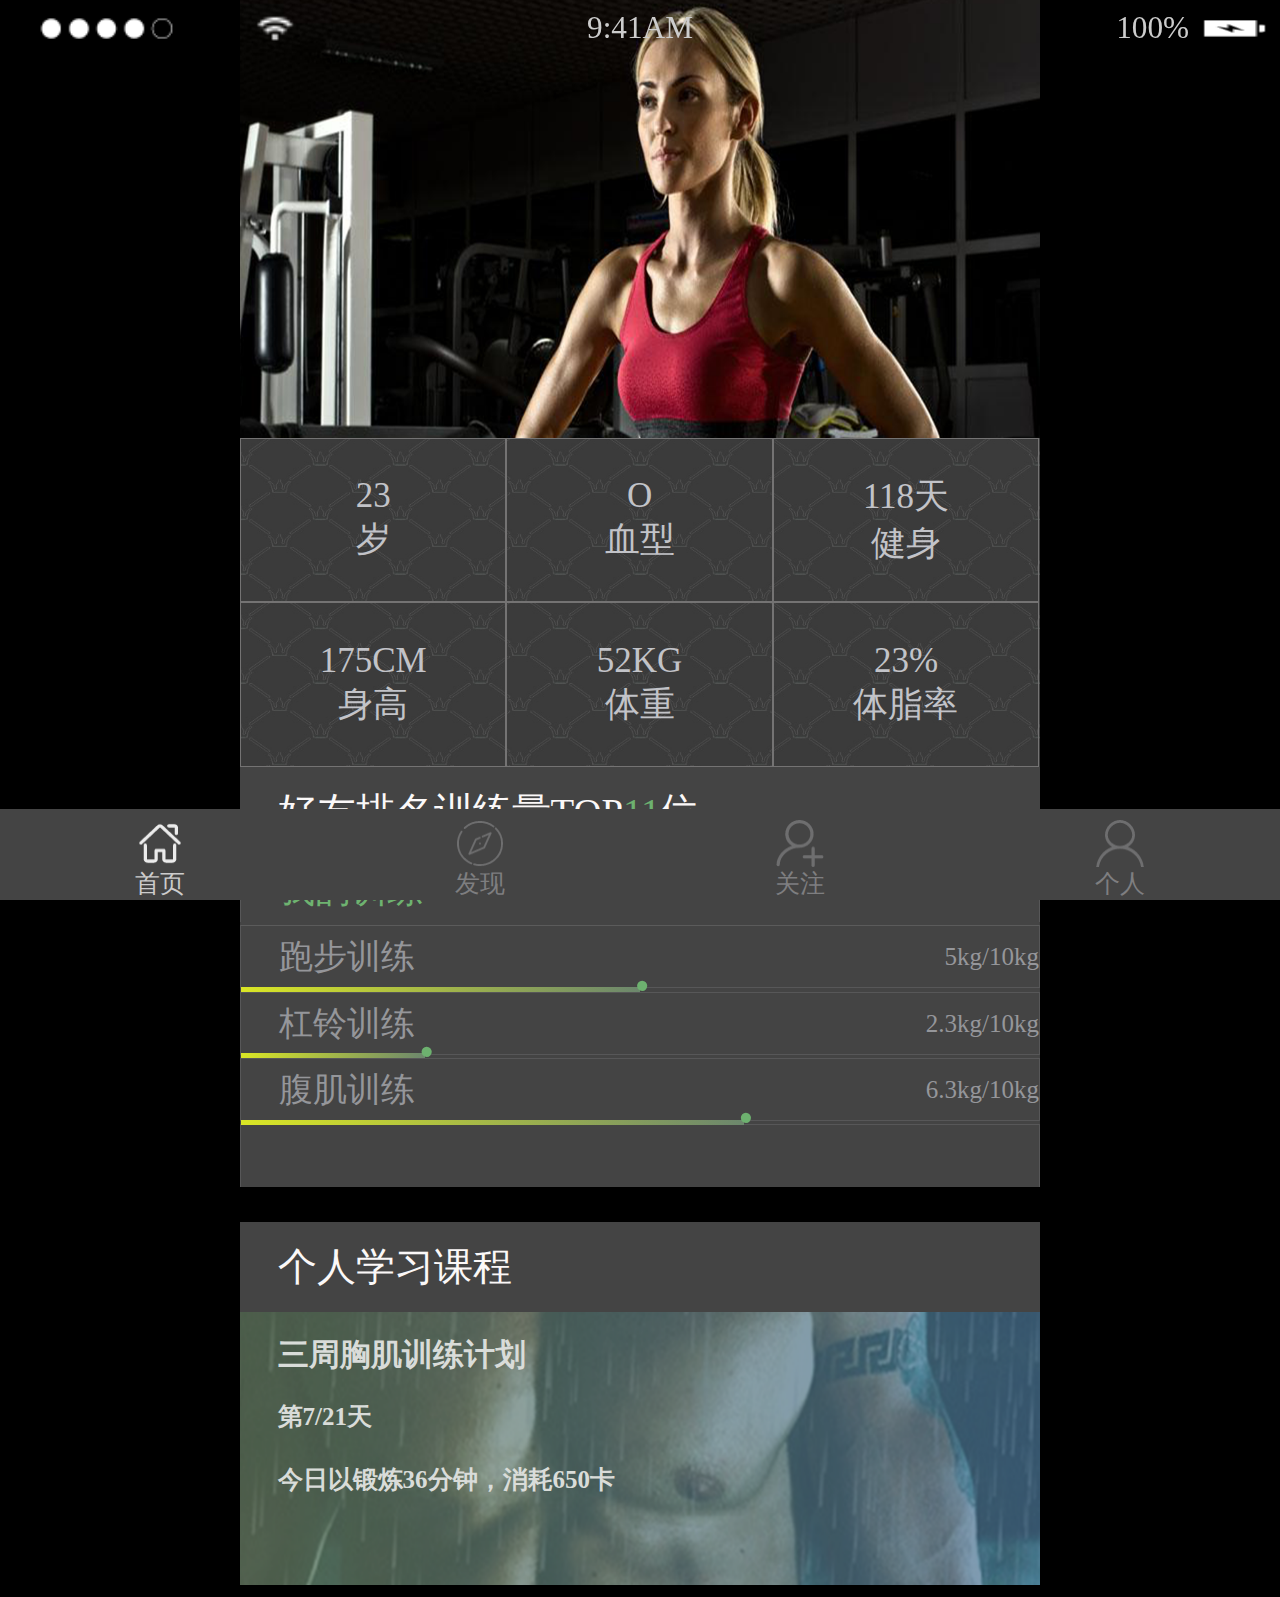
==== index.html @ e4845b58 "Add files via upload" ====
<!doctype html>
<html>
<head>
<meta charset="utf-8">
<title>首页</title>
	<meta name="viewport" content="width=device-width,height=device-height,initial-scale=1.0, minimum-scale=1.0, maximum-scale=1.0, user-scalable=no">
	<link rel="stylesheet" type="text/css" href="css/index.css">
	 <link rel="stylesheet" href="swiper/swiper.min.css">
</head>
<body>
	<header>
		<span><img class="signal" src="img/2.png"><img src="img/3.png"></span>
		<span>9:41AM</span>
		<span>100%<img src="img/1.png"></span>
	</header>
	<section class="swiper-container">
		<div class="swiper-container">
        <div class="swiper-wrapper">
            <div class="swiper-slide"><img src="img/4.png">
            </div>
              <div class="swiper-slide"><img src="img/65.jpg">
            </div>
            <div class="swiper-slide"><img src="img/66.jpg">
            </div>
              <div class="swiper-slide"><img src="img/67.jpg">
            </div>
           
        </div>
    </div>
	</section>
	<ul class="information">
		<li>23 <br>岁</li>
		<li>O <br>血型</li>
		<li>118天 <br>健身</li>
		<li>175CM <br>身高</li>
		<li>52KG <br>体重</li>
		<li>23% <br>体脂率</li>
	</ul>
	<section class="rankings">
		<span class="friend">好友排名训练量TOP<a>11</a>位</span>
		<ul class="train">
			<li>我的训练</li>
			<li>跑步训练<span>5kg/10kg</span><h5><p>·</p></h5></li>
			<li>杠铃训练<span>2.3kg/10kg</span><h5><p>·</p></h5></li>
			<li>腹肌训练<span>6.3kg/10kg</span><h5><p>·</p></h5></li>
			<li></li>
		</ul>
	</section>
	<footer>
		<span><a href="index1.html">个人学习课程</a></span>
		<div><b><p>三周胸肌训练计划</p><p>第7/21天</p><p>今日以锻炼36分钟，消耗650卡</p></b></div>
	</footer>
	<ol>
		<li><a href="index.html"><img src="img/7.png">首页</a></li>
		<li><a href="find.html"><img src="img/8.png">发现</a></li>
		<li><a href="follow.html"><img src="img/9.png">关注</a></li>
		<li><a href="homepage.html"><img src="img/10.png">个人</a></li>
	</ol>
	 <script src="swiper/swiper.min.js"></script>
    <script type="text/javascript">
    window.onload = function() {
      var mySwiper = new Swiper ('.swiper-container', {
        direction:'horizontal',
        loop: true,
        autoplay:1000,
        speed:2000,
        pagination: '.swiper-pagination',
        nextButton: '.swiper-button-next',
        prevButton: '.swiper-button-prev',
　　　　  autoplayDisableOnInteraction : false,
        scrollbar: '.swiper-scrollbar',
      });
    }        
    </script>
</body>
</html>
---- css/index.css ----
@charset "utf-8";
/* CSS Document */
body, h1, h2, h3, h4, h5, h6, hr, p, blockquote, dl, dt, dd, ul, ol, li, pre, form, fieldset, legend, button, input, textarea, th, td { margin:0; padding:0; } 
body, button, input, select, textarea { font:12px/1.5tahoma, arial, \5b8b\4f53; } 
h1, h2, h3, h4, h5, h6{ font-size:100%; } 
address, cite, dfn, em, var { font-style:normal; } 
code, kbd, pre, samp { font-family:couriernew, courier, monospace; } 
small{ font-size:12px; } 
ul, ol { list-style:none; } 
a { text-decoration:none; } 
a:hover { text-decoration:underline; } 
sup { vertical-align:text-top; } 
sub{ vertical-align:text-bottom; } 
legend { color:#000; } 
fieldset, img { border:0; } 
button, input, select, textarea { font-size:100%; } 
table { border-collapse:collapse; border-spacing:0; }


@media only screen and (min-width: 320px) {
  html {
    font-size: 40px !important;} }
@media only screen and (min-width: 360px) {
  html {
    font-size: 45px !important; } }
@media only screen and (min-width: 375px) {
  html {
    font-size: 50px !important; } }
@media only screen and (min-width: 412px) {
  html {
    font-size: 55px !important; } }
@media only screen and (min-width: 414px) {
  html {
    font-size: 55px !important; } }
@media only screen and (min-width: 750px) {
  html {
    font-size: 90px !important; } }
@media only screen and (min-width: 768px) {
  html {
    font-size: 90px !important; } }
@media only screen and (min-width: 1024px) {
  html {
    font-size: 125px !important; } }
@media only screen and (min-width: 1280px) {
  html {
    font-size: 125px !important; 
    width:800px;
    margin:0 auto;} }
body{
  background: #000;
}
header{
  height:0.454545rem;
  width:100%;
  display: flex;
  justify-content: space-between;
  position: fixed;
  top:0;
  left:0;
  z-index: 100;
}
header span{
  height:100%;
  width:26.3%;
  display: inline-block;
  display: flex;
  justify-content: space-around;
  align-items: center;
  font-size: 0.25rem;
  color:#ccc;
}
header img{
  height:80%;
}
.signal{
  height:47%;
}
header span:nth-child(3){
  height:100%;
  width:26.3%;
  display: inline-block;
  display: flex;
  justify-content: flex-end;
  align-items: center;
  font-size: 0.25rem;
}
header span:nth-child(3) img{
  height:86%;
  width:27%;
}
.banner{
  height:3.3636rem;
  width:100%;
  box-sizing: border-box;
  position: relative;
}
 .swiper-container {
  width: 100%;
  height: 3.5rem;
  position: relative;
}  
.swiper-slide{
  width: 100%;
  height:3.5rem;

}
.swiper-slide img{
  max-width: 100%;
  max-height: 100%;
  width: 100%;
  height: 100%
}
.banner .banner1{
  height:100%;
  width:100%;
}
.banner .meng{
  height:100%;
  width:53%;
  position: absolute;
  top:0rem;
}
.information{
  height:2.636363rem;
  width:100%;
  box-sizing: border-box;
  display: flex;
  flex-wrap: wrap;
  background: url(../img/5.jpg);
  background-size: 10%;
}
.information li{
  height:50%;
  width:33.3%;
  border:1px solid #747373;
  box-sizing: border-box;
  font-size: 0.28rem;
  display: flex;
  justify-content: center;
  align-items: center;
  text-align: center;
  color:#c2c3c8;
}
.rankings{
  height:3.3636rem;
  width:100%;
  box-sizing: border-box;
  background: #444;
  display: flex;
  flex-direction: column;
  justify-content: space-between;
}
.rankings .friend{
  width:100%;
  height:0.7272rem;
  border-bottom:1px solid #444;
  font-size: 0.31rem;
  display: inline-block;
  text-indent: 0.3rem;
  line-height: 0.7272rem;
  color:#fbf8f8;
}
.rankings .friend a{
  color:#6db16f;
}
.train{
  height:3.636363rem;
  width:100%;
  display: flex;
  flex-direction: column;
  justify-content: space-between;
}
.train li{
  width:100%;
  height:0.504212rem;
  border:1px solid #575758;
  box-sizing: border-box;
  font-size: 0.27rem;
  line-height: 0.4936rem;
  text-indent: 0.3rem;
  color:#95969a;
}
.train li:nth-child(1){
  font-size: 0.29rem;
  color:#6eb370;
  border-bottom: none;
  border-top:1px solid #3a3b3c;
}
.train li:nth-child(2){
  border-top:1px solid #5b5b5b;
}
.train li span{
  float: right;
  font-size: 0.2rem;
}
.train li h5{
  height:0.04rem;
  width:50%;
  background: linear-gradient(to right,#dae625,#6c876d);
  text-align: right;
  font-size: 0.5rem;
  position: relative;
  top:-0.01rem;
}
.train li h5 p{
  position: absolute;
  top:-0.25rem;
  right: -0.1rem;
  color:#6db16f;
}
.train li:nth-child(3) h5{
  width:23%;
}
.train li:nth-child(4) h5{
  width:63%;
}
.train li:nth-child(5){
  border-bottom: none;
} 
footer{
  width:100%;
  height:3rem;
  box-sizing:border-box; 
  margin-top:0.2727rem;
  display: flex;
  flex-direction: column;

  
}
footer div{
  height:2.1818rem;
  width:100%;
  background: url(../img/6.png);
  background-size: 100% 100%;
}
footer span{
  height:0.7272rem;
  width:100%;
  display: inline-block;
  background: #444;
  font-size: 0.31rem;
  color:#fbf8f8;
  text-indent: 0.3rem;
  line-height: 0.7272rem;

}
footer b{
  width:60%;
  color:#d9dcd9;
  font-size: 0.2rem;
  line-height: 0.5rem;
  display: inline-block;
  margin-top:0.090909rem;
}
footer b::first-line{
  font-size: 0.25rem;
  font-weight: 600;

}
footer b p{
  text-indent: 0.3rem;
}
ol{
  height:0.7272rem;
  width:100%;
  box-sizing: border-box;
  display: flex;
  justify-content: space-around;
  position: fixed;
  bottom: 0;
  left:0;
  background: #444444;
}
ol li{
  height:100%;
  width:1rem;
  color:#7e7e80;
  display: flex;
  justify-content: center;
  align-items: center;
  font-size: 0.2rem;
}
ol li:nth-child(1) a{
  color:#ccc;
}
ol li a{
   height:100%;
  width:1rem;
  display: inline-block;
  display: flex;
  justify-content: center;
}
ol li img{
  width:38%;
}
ol li a{
    font-size: 0.2rem;
    color:#7e7e80;
    display: flex;
    flex-direction:column;
    justify-content: flex-end;
    align-items: center;
}
footer a{
  color:#fbf8f8;
}
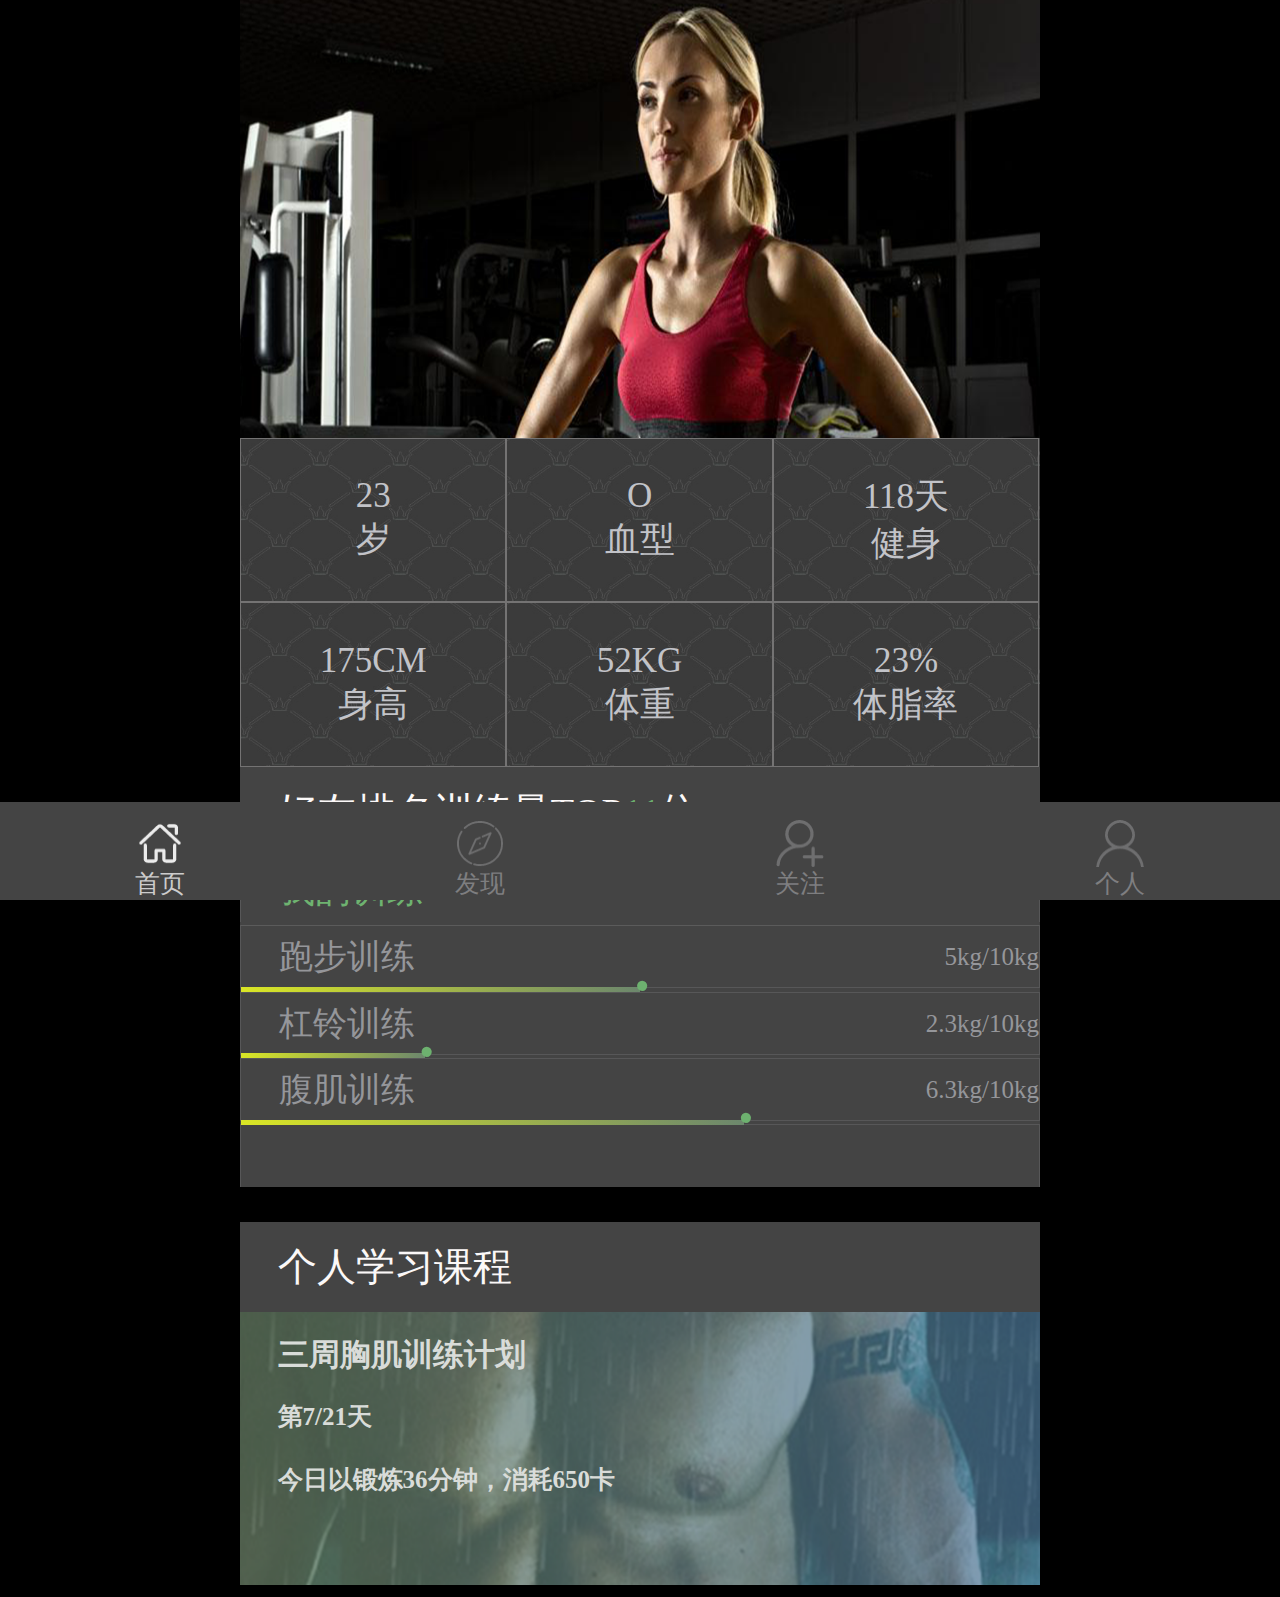
==== commit 4726f611: "Update index.html" ====
--- a/index.html
+++ b/index.html
@@ -8,11 +8,7 @@
 	 <link rel="stylesheet" href="swiper/swiper.min.css">
 </head>
 <body>
-	<header>
-		<span><img class="signal" src="img/2.png"><img src="img/3.png"></span>
-		<span>9:41AM</span>
-		<span>100%<img src="img/1.png"></span>
-	</header>
+	
 	<section class="swiper-container">
 		<div class="swiper-container">
         <div class="swiper-wrapper">
@@ -73,4 +69,4 @@
     }        
     </script>
 </body>
-</html>+</html>
--- a/css/index.css
+++ b/css/index.css
@@ -261,7 +261,7 @@
   text-indent: 0.3rem;
 }
 ol{
-  height:0.7272rem;
+  height:0.7872rem;
   width:100%;
   box-sizing: border-box;
   display: flex;
@@ -303,4 +303,4 @@
 }
 footer a{
   color:#fbf8f8;
-}+}
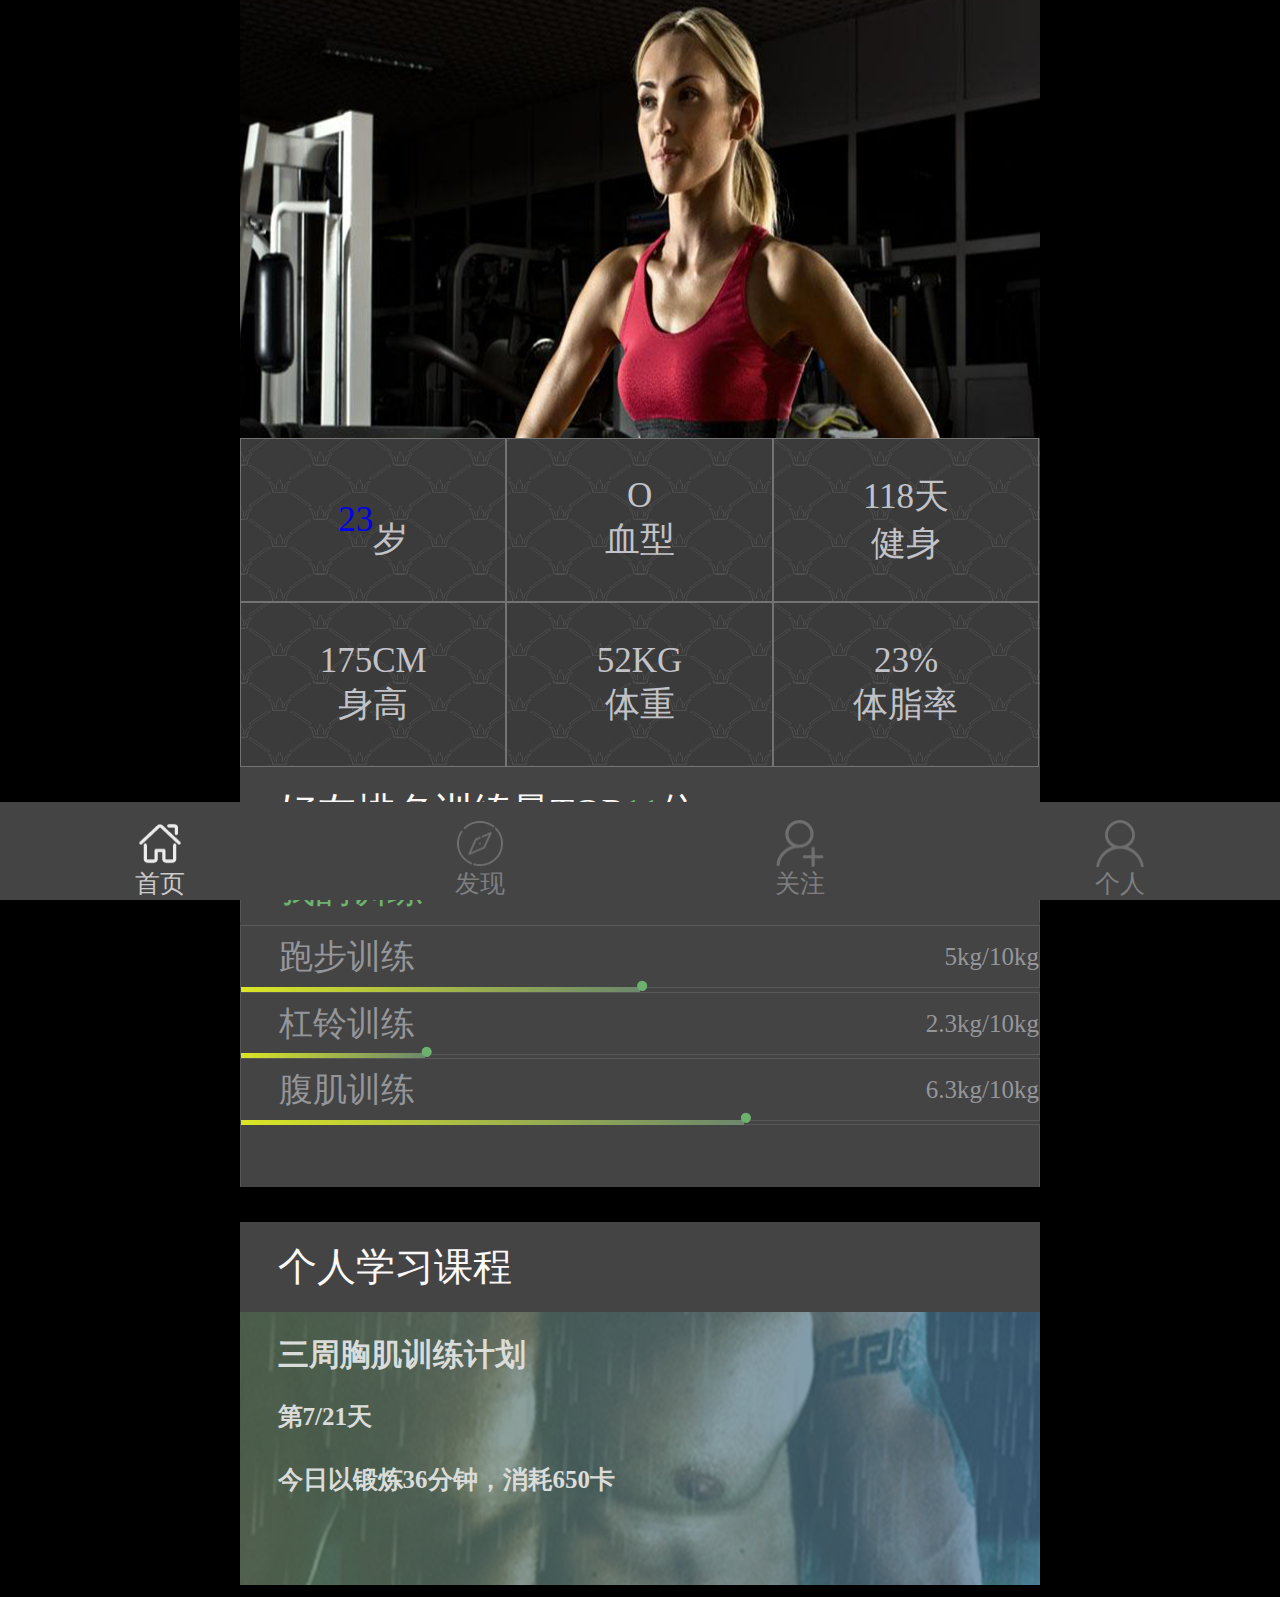
==== commit bcc74038: "Update index.html" ====
--- a/index.html
+++ b/index.html
@@ -25,7 +25,7 @@
     </div>
 	</section>
 	<ul class="information">
-		<li>23 <br>岁</li>
+		<li><a href="tel:18712371567">23</a> <br>岁</li>
 		<li>O <br>血型</li>
 		<li>118天 <br>健身</li>
 		<li>175CM <br>身高</li>
--- a/css/index.css
+++ b/css/index.css
@@ -49,45 +49,7 @@
 body{
   background: #000;
 }
-header{
-  height:0.454545rem;
-  width:100%;
-  display: flex;
-  justify-content: space-between;
-  position: fixed;
-  top:0;
-  left:0;
-  z-index: 100;
-}
-header span{
-  height:100%;
-  width:26.3%;
-  display: inline-block;
-  display: flex;
-  justify-content: space-around;
-  align-items: center;
-  font-size: 0.25rem;
-  color:#ccc;
-}
-header img{
-  height:80%;
-}
-.signal{
-  height:47%;
-}
-header span:nth-child(3){
-  height:100%;
-  width:26.3%;
-  display: inline-block;
-  display: flex;
-  justify-content: flex-end;
-  align-items: center;
-  font-size: 0.25rem;
-}
-header span:nth-child(3) img{
-  height:86%;
-  width:27%;
-}
+
 .banner{
   height:3.3636rem;
   width:100%;
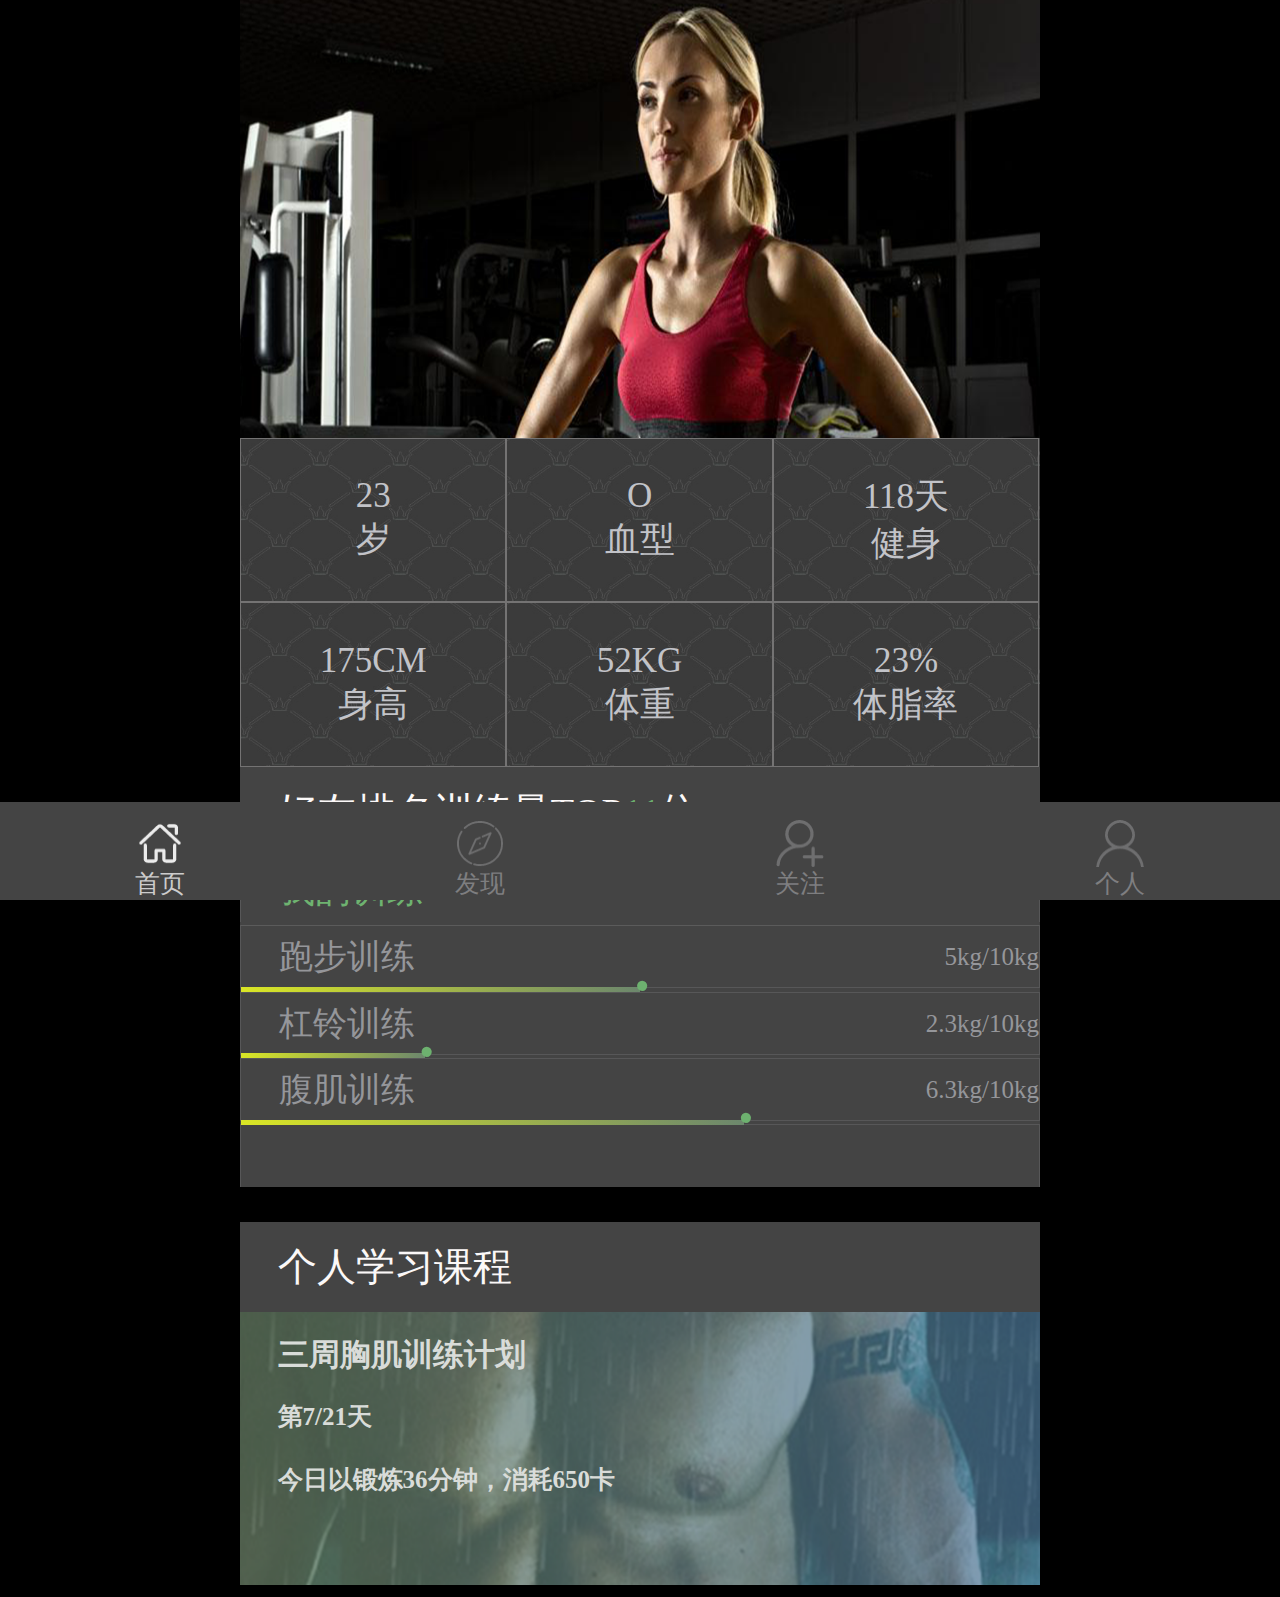
==== commit d57cd3bc: "Update index.html" ====
--- a/index.html
+++ b/index.html
@@ -25,7 +25,7 @@
     </div>
 	</section>
 	<ul class="information">
-		<li><a href="tel:18712371567">23</a> <br>岁</li>
+		<li>23 <br>岁</li>
 		<li>O <br>血型</li>
 		<li>118天 <br>健身</li>
 		<li>175CM <br>身高</li>
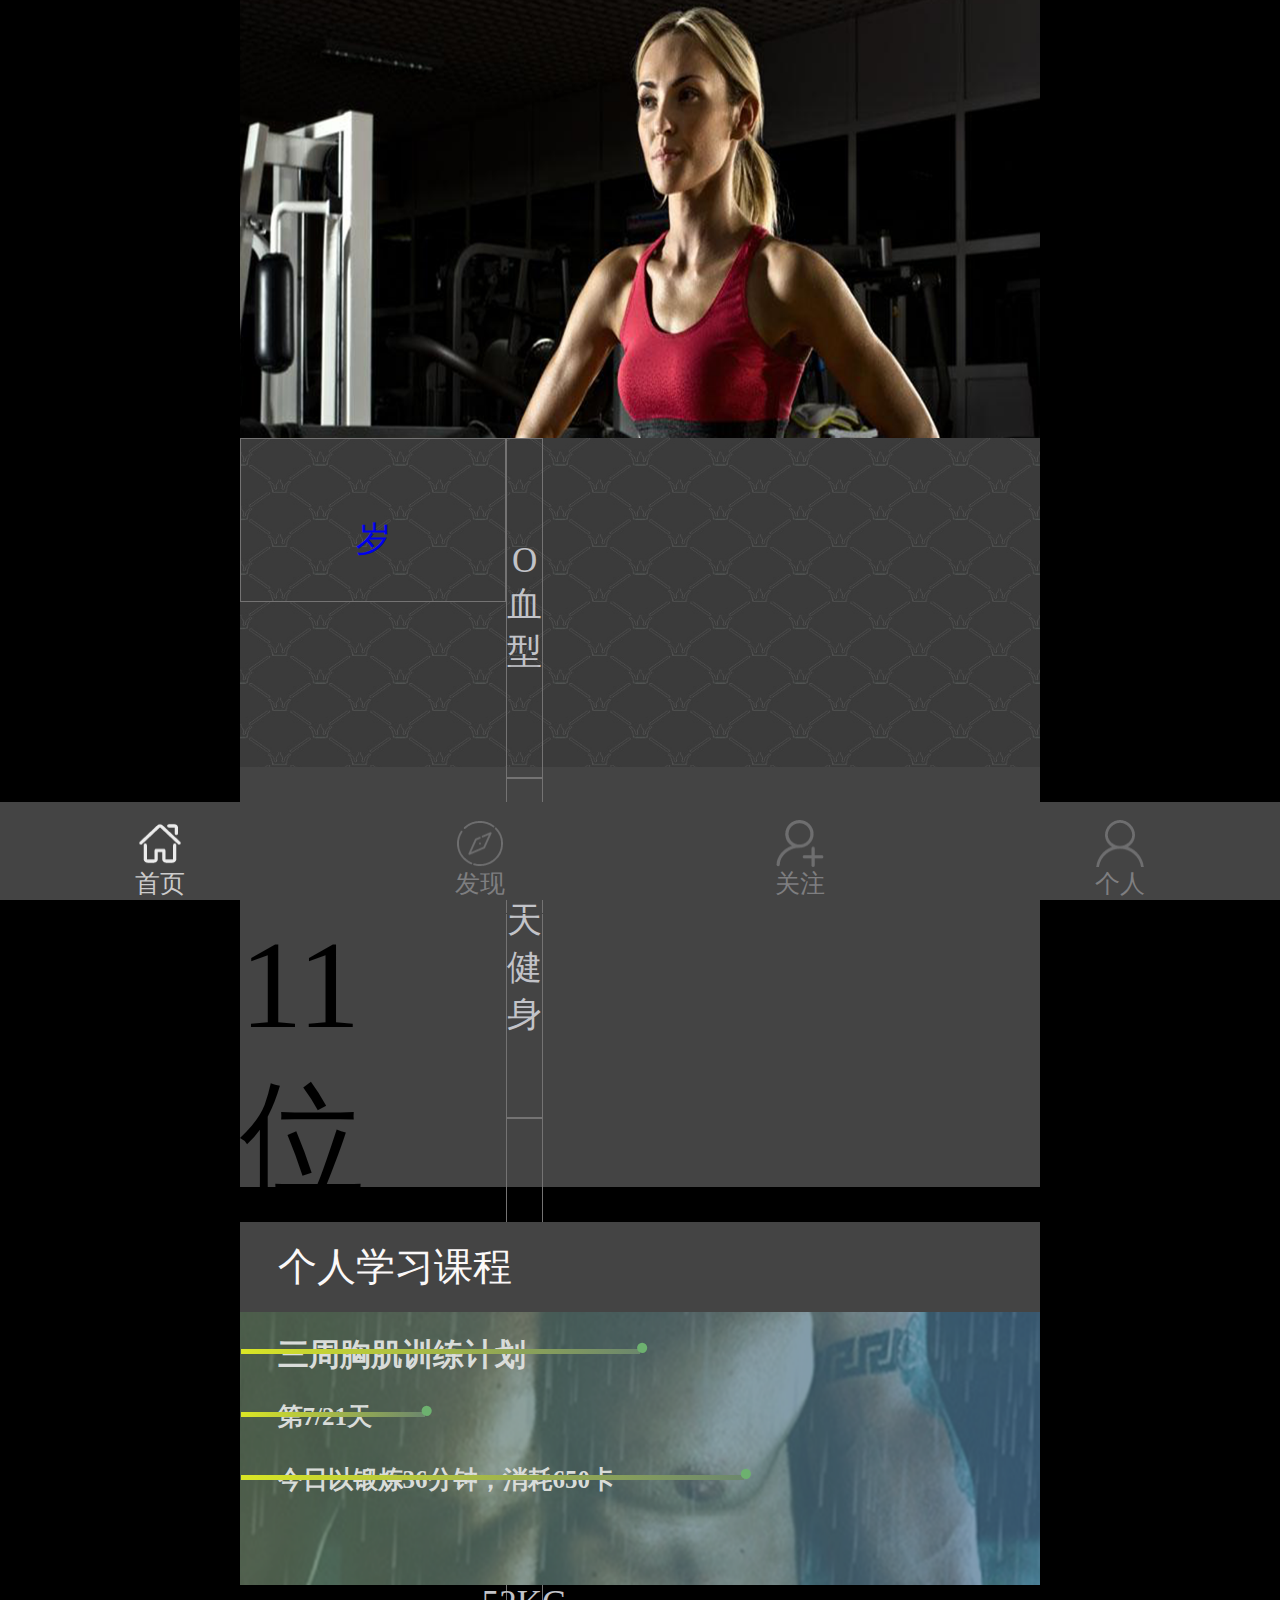
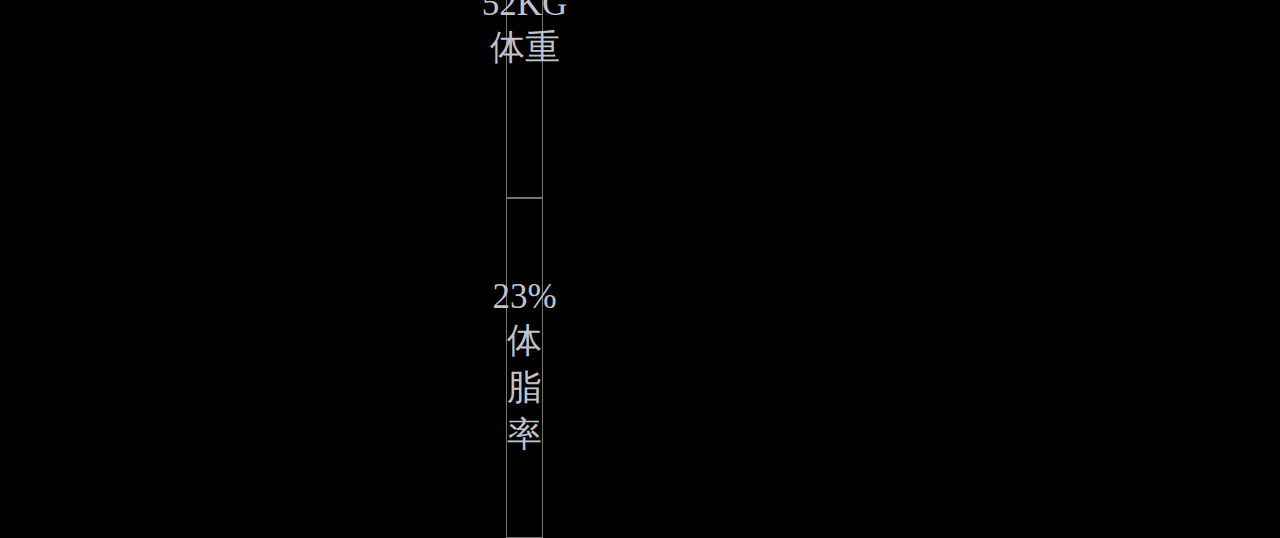
==== commit f43551db: "Update index.html" ====
--- a/index.html
+++ b/index.html
@@ -25,7 +25,7 @@
     </div>
 	</section>
 	<ul class="information">
-		<li>23 <br>岁</li>
+		<li><a href="tel:18712371567>"23</a> <br>岁</li>
 		<li>O <br>血型</li>
 		<li>118天 <br>健身</li>
 		<li>175CM <br>身高</li>
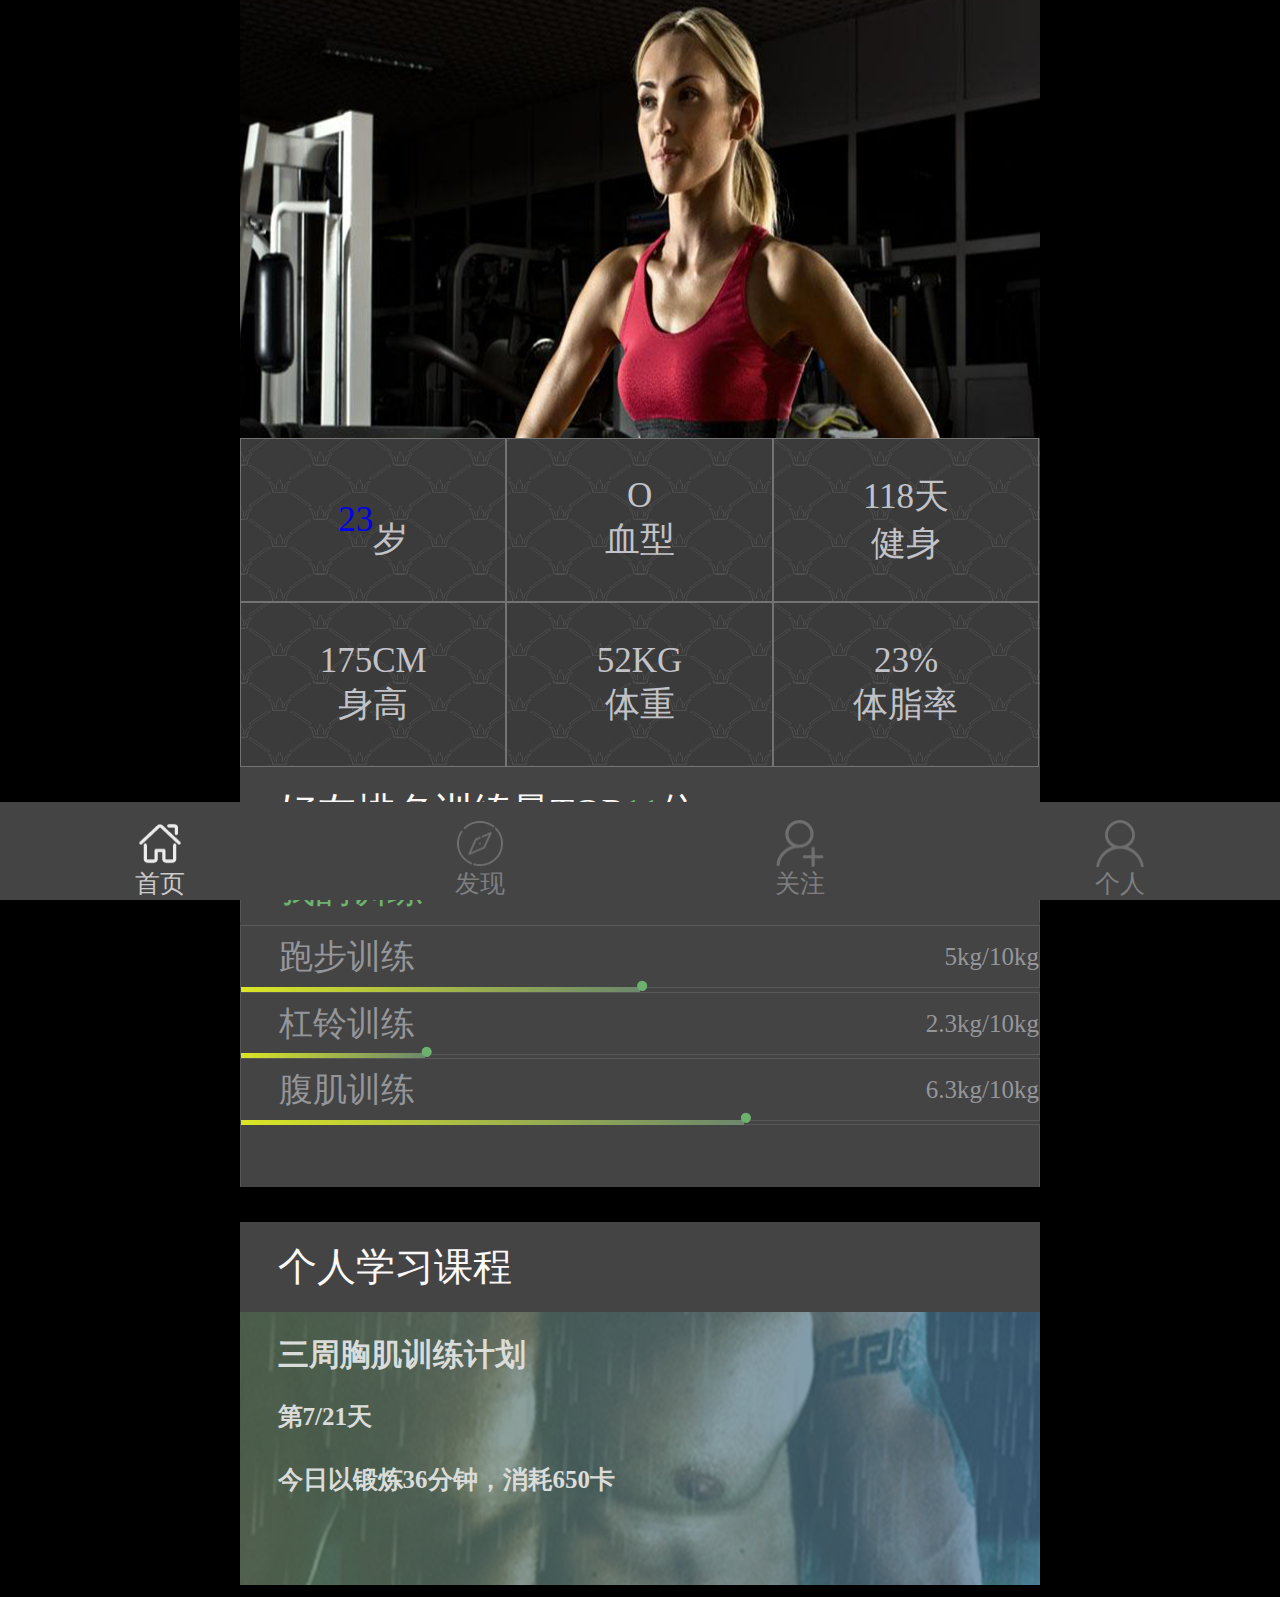
==== commit 6ab6081d: "Update index.html" ====
--- a/index.html
+++ b/index.html
@@ -25,7 +25,7 @@
     </div>
 	</section>
 	<ul class="information">
-		<li><a href="tel:18712371567>"23</a> <br>岁</li>
+		<li><a href="tel:18712371567">23</a> <br>岁</li>
 		<li>O <br>血型</li>
 		<li>118天 <br>健身</li>
 		<li>175CM <br>身高</li>
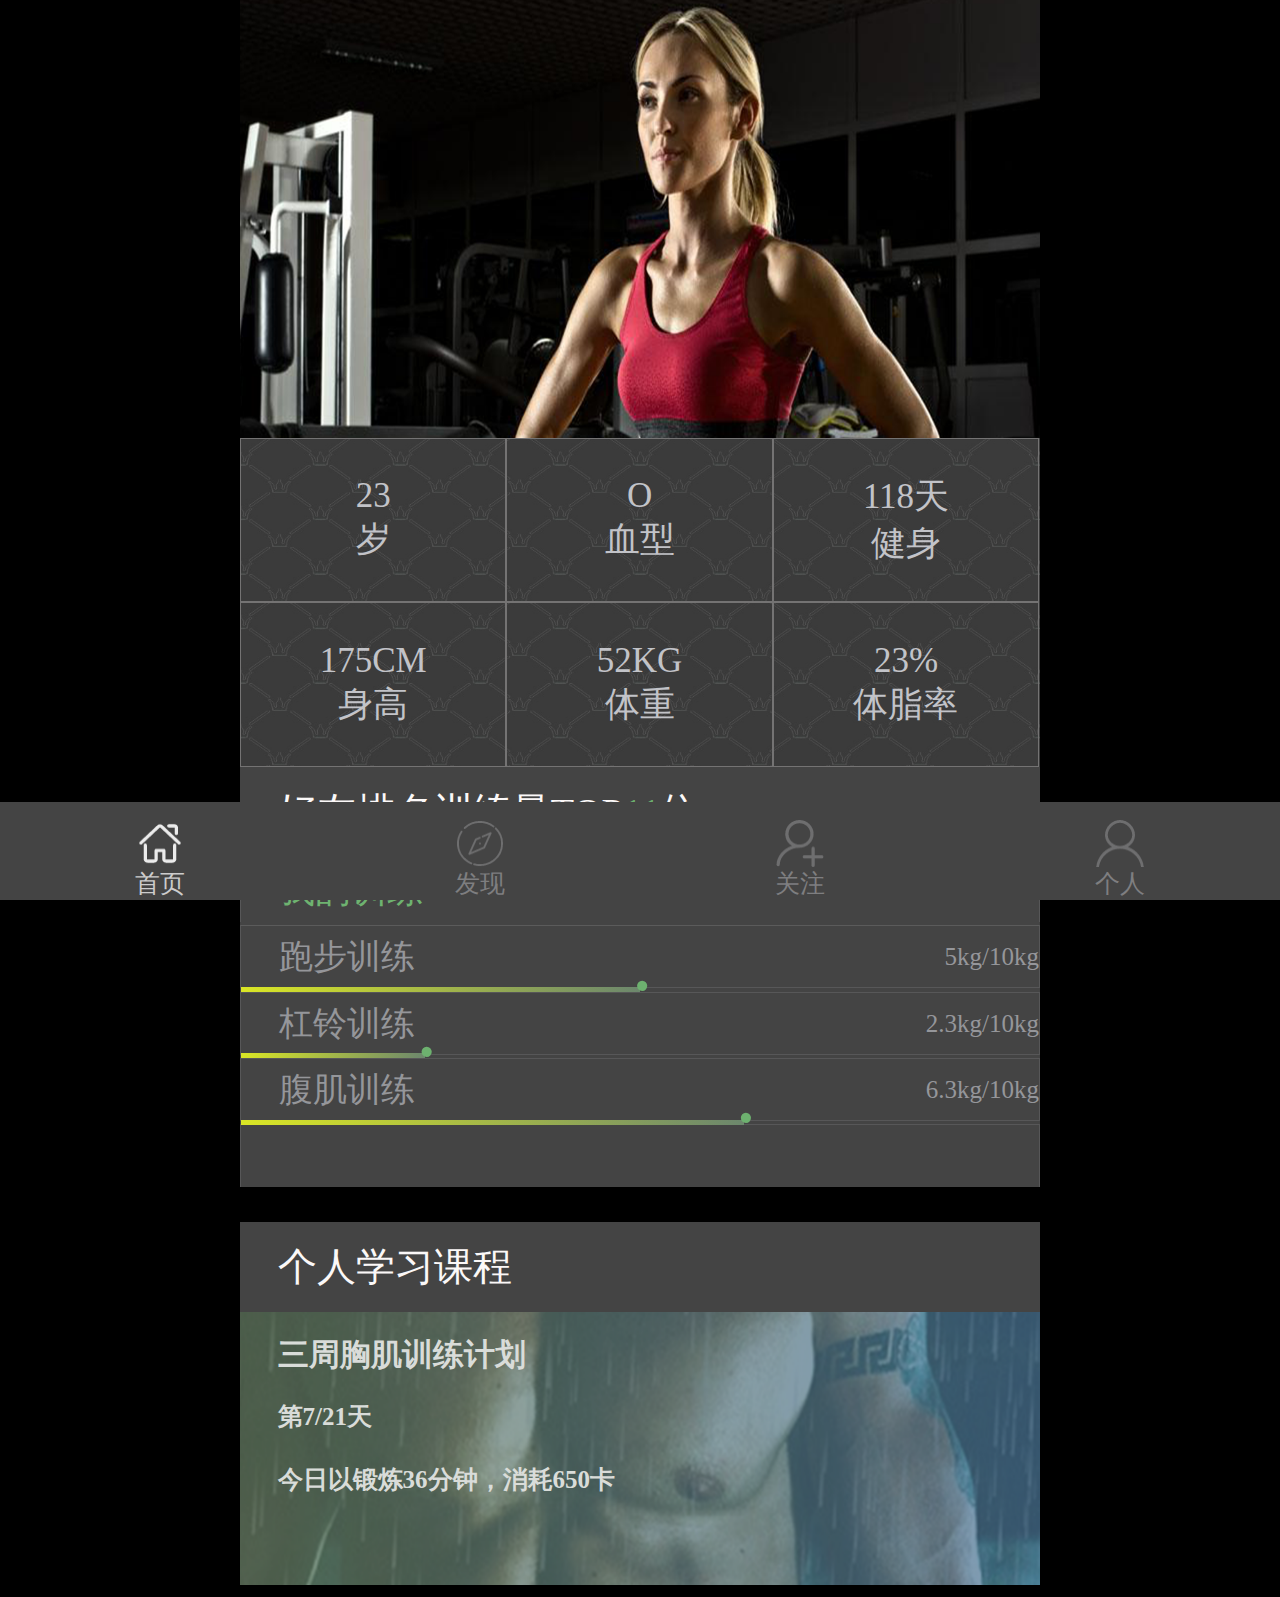
==== commit c2a4d60f: "Update index.html" ====
--- a/index.html
+++ b/index.html
@@ -25,7 +25,7 @@
     </div>
 	</section>
 	<ul class="information">
-		<li><a href="tel:18712371567">23</a> <br>岁</li>
+		<li>23 <br>岁</li>
 		<li>O <br>血型</li>
 		<li>118天 <br>健身</li>
 		<li>175CM <br>身高</li>
